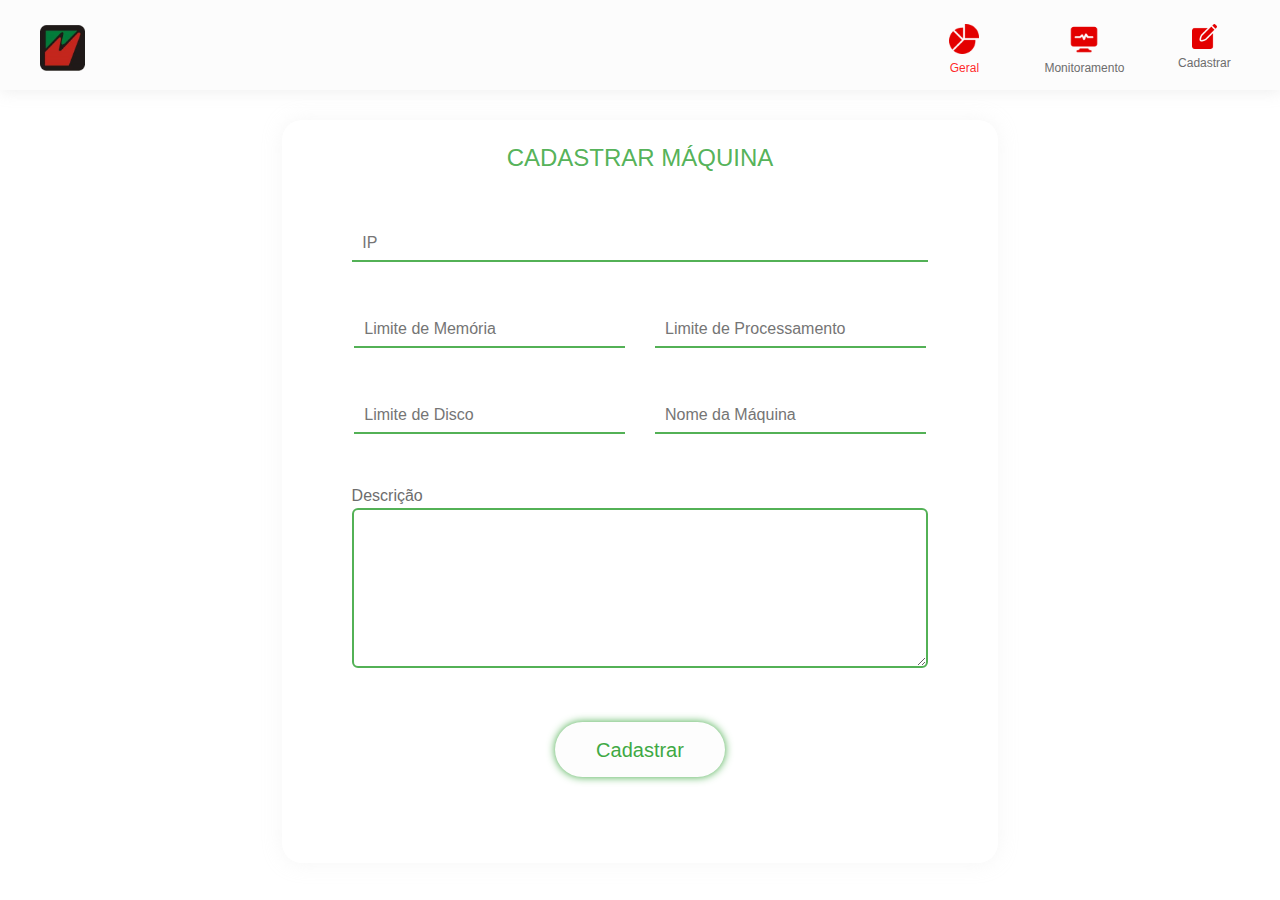
==== MachineMonitorStatus/src/main/webapp/cadastrar.html @ d87b59be "small changes" ====
<!DOCTYPE html>
<html>
<head>
    <meta charset="utf-8">
    <title>Machine Monitor Status</title>
    <link rel="stylesheet" href="css/StyleCadastrar.css" type="text/css" >
</head>
<body>
    <div id="principal"><!-- Início Principal-->
        <div id="header_container"><!-- Início Header-->
               <a href="http://www.midiavox.com.br/" class="logo"><img src="imagens/midiavoxlogo.png" width="45px"></a>

            <div id = "navegacao">
                <ul >
                    <li>
                        <a href="index.html" style="margin-right: 50px; color: rgba(255, 11, 11, 0.9);"> <img src="imagens/geral.png" width="30px"> Geral
                        </a>
                    </li>
                    <li>
                        <a href="index.html" style="margin-right: 50px; width: 80px;"> <img src="imagens/monitoring.png" width="30px"> Monitoramento
                        </a>
                    </li>
                    <li>
                        <a href="index.html"> <img src="imagens/editing.png" width="25px"> Cadastrar
                        </a>
                    </li>
                </ul>
            </div>
        </div><!-- Fim Header-->

        <div id="cadastro_container">
        	<h1>Cadastrar Máquina</h1>
        	<div id="dataInputs"> 
        		<input type="text" name="IP" style="width: 85%;" placeholder="IP">
        		<input type="text" name="limite-de-memoria" class="machine_data" placeholder="Limite de Memória">
        		<input type="text" name="limite-de-processamento" class="machine_data" placeholder="Limite de Processamento">
        		<input type="text" name="limite-de-disco" class="machine_data" placeholder="Limite de Disco">
        		<input type="text" name="nome-da-maquina" class="machine_data" placeholder="Nome da Máquina">
        		<div id="descriptionBox">
        			<h2>Descrição</h2>
        			<textarea id="descricao"></textarea>
        		</div>
        		<button id="btnCadastrar">Cadastrar</button>
        		
        	</div>
        </div>
    </div><!-- Fim Principal-->
</body>
</html>
---- MachineMonitorStatus/src/main/webapp/css/StyleCadastrar.css ----
*{
    box-sizing:border-box;
    margin:0;
    padding:0;
}
body{
	font-family: 'Poppins', sans-serif;
	background: #FFF;
}

ul{
	padding: 0;
	list-style: none;
	
}

#principal {
	width: 100%;
	min-width: 1000px;
}

#navegacao{
	position: flex;
}

#navegacao ul{
	position: relative;
	float: right;
	width: 27%;
	height: 97px;
}

#navegacao ul li{
	float: left;
}

#navegacao ul a{
	width: 60px;
	font-size: 12px;
	line-height: 18px;
	text-align: center;
	display: block;
	text-decoration: none;
	color: #6D6D6D;
	padding-top: 2em;
}

#header_container{
	width: 100%;
	height: 90px;
	background: #FCFCFC;
	box-shadow: 1px 1px 15px rgba(183, 183, 183, 0.25);
	border-radius: 0px;
}

#cadastro_container{
	margin: 30px auto;
	max-width: 800px;
	width: 56%;
	height: 743px;
	background: #FFFFFF;
	box-shadow: 0px 0px 20px rgba(221, 221, 221, 0.25);
	border-radius: 20px;
	justify-content: center;
	padding: 20px;
	}
#cadastro_container h1{
	text-align: center;
	font-style: normal;
	font-weight: 400;
	font-size: 24px;
	line-height: 36px;
	text-align: center;
	text-transform: uppercase;

	color: rgba(64, 169, 68, 0.9);
}

#dataInputs{
	margin: 50px auto;
	width: 100%;
	display: flex;
	flex-wrap: wrap;
	gap: 50px 30px;
	justify-content: center;
}
#dataInputs input{
	padding: 5px 10px;
	border: none;
	background: transparent;
	outline: none;
	border-bottom: 2px solid rgba(64, 169, 68, 0.9);
	font-weight: 500;
	font-size: 16px;
	line-height: 24px;
	color: #6D6D6D;
}

#descriptionBox{
	padding: 0 50px;
	width: 100%;
	justify-content: center;
}

#descriptionBox h2{
	font-weight: 500;
	font-size: 16px;
	line-height: 24px;
	color: #6D6D6D;
}

#descricao{
	padding: 5px;
	background: transparent;
	outline: none;
	border: 2px solid rgba(64, 169, 68, 0.9);
	border-radius: 6px;
	width: 100%;
	height: 160px;
}

#btnCadastrar{
	width: 25%;
	height: 55px;
	background: #FDFDFD;
	box-shadow: 0px 0px 8px;
	border: rgba(64, 169, 68, 0.25);
	border-radius: 100px;
	font-weight: 500;
	font-size: 20px;
	line-height: 30px;
	text-align: center;
	color: #40A944;
}

.machine_data{
	width: 40%;
}

.logo{
	position: absolute;
	width: 65px;
	height: 66.68px;
	left: 40px;
	top: 25px;
	border-radius: 10px;
}
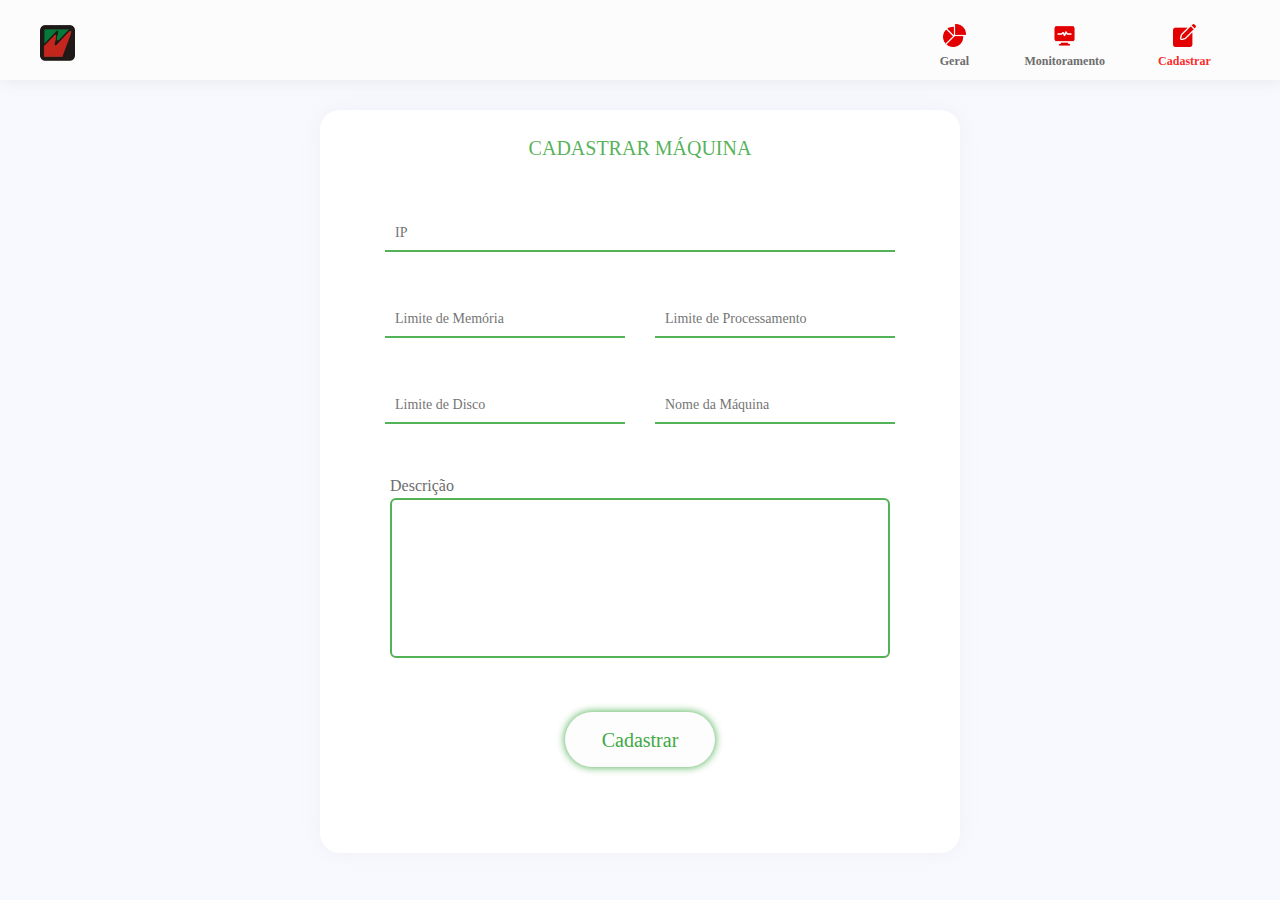
==== commit 01a6596c: "design changes, pagination almost complete" ====
--- a/MachineMonitorStatus/src/main/webapp/cadastrar.html
+++ b/MachineMonitorStatus/src/main/webapp/cadastrar.html
@@ -4,24 +4,28 @@
     <meta charset="utf-8">
     <title>Machine Monitor Status</title>
     <link rel="stylesheet" href="css/StyleCadastrar.css" type="text/css" >
+    <link rel="preconnect" href="https://fonts.googleapis.com">
+    <link rel="preconnect" href="https://fonts.gstatic.com" crossorigin>
+    <link href="https://fonts.googleapis.com/css2?family=Roboto:wght@400;500;700&display=swap" rel="stylesheet">
+</head>
 </head>
 <body>
     <div id="principal"><!-- Início Principal-->
         <div id="header_container"><!-- Início Header-->
-               <a href="http://www.midiavox.com.br/" class="logo"><img src="imagens/midiavoxlogo.png" width="45px"></a>
+               <a href="http://www.midiavox.com.br/" class="logo"><img src="imagens/midiavoxlogo.png" width="35px"></a>
 
             <div id = "navegacao">
                 <ul >
                     <li>
-                        <a href="index.html" style="margin-right: 50px; color: rgba(255, 11, 11, 0.9);"> <img src="imagens/geral.png" width="30px"> Geral
+                        <a href="index.html" style="margin-right: 50px; width: 40px;"> <img src="imagens/geral.png" width="23px"> Geral
                         </a>
                     </li>
                     <li>
-                        <a href="index.html" style="margin-right: 50px; width: 80px;"> <img src="imagens/monitoring.png" width="30px"> Monitoramento
+                        <a href="index.html" style="margin-right: 50px; width: 80px;"> <img src="imagens/monitoring.png" width="23px"> Monitoramento
                         </a>
                     </li>
                     <li>
-                        <a href="index.html"> <img src="imagens/editing.png" width="25px"> Cadastrar
+                        <a href="index.html" style="color: rgba(255, 11, 11, 0.9);"> <img src="imagens/editing.png" width="23px"> Cadastrar
                         </a>
                     </li>
                 </ul>
--- a/MachineMonitorStatus/src/main/webapp/css/StyleCadastrar.css
+++ b/MachineMonitorStatus/src/main/webapp/css/StyleCadastrar.css
@@ -4,14 +4,18 @@
     padding:0;
 }
 body{
-	font-family: 'Poppins', sans-serif;
-	background: #FFF;
+	font-family: 'Poppins';
+	background: #F8F8FF;
 }
 
 ul{
 	padding: 0;
 	list-style: none;
 	
+}
+
+textarea{
+	resize: none;
 }
 
 #principal {
@@ -36,6 +40,7 @@
 
 #navegacao ul a{
 	width: 60px;
+	font-weight: 600;
 	font-size: 12px;
 	line-height: 18px;
 	text-align: center;
@@ -47,7 +52,7 @@
 
 #header_container{
 	width: 100%;
-	height: 90px;
+	height: 80px;
 	background: #FCFCFC;
 	box-shadow: 1px 1px 15px rgba(183, 183, 183, 0.25);
 	border-radius: 0px;
@@ -56,7 +61,7 @@
 #cadastro_container{
 	margin: 30px auto;
 	max-width: 800px;
-	width: 56%;
+	width: 50%;
 	height: 743px;
 	background: #FFFFFF;
 	box-shadow: 0px 0px 20px rgba(221, 221, 221, 0.25);
@@ -66,9 +71,10 @@
 	}
 #cadastro_container h1{
 	text-align: center;
+	font-family: 'Poppins';
 	font-style: normal;
 	font-weight: 400;
-	font-size: 24px;
+	font-size: 20px;
 	line-height: 36px;
 	text-align: center;
 	text-transform: uppercase;
@@ -90,8 +96,9 @@
 	background: transparent;
 	outline: none;
 	border-bottom: 2px solid rgba(64, 169, 68, 0.9);
+	font-family: 'Poppins';
 	font-weight: 500;
-	font-size: 16px;
+	font-size: 14px;
 	line-height: 24px;
 	color: #6D6D6D;
 }
@@ -126,6 +133,7 @@
 	box-shadow: 0px 0px 8px;
 	border: rgba(64, 169, 68, 0.25);
 	border-radius: 100px;
+	font-family: 'Poppins';
 	font-weight: 500;
 	font-size: 20px;
 	line-height: 30px;
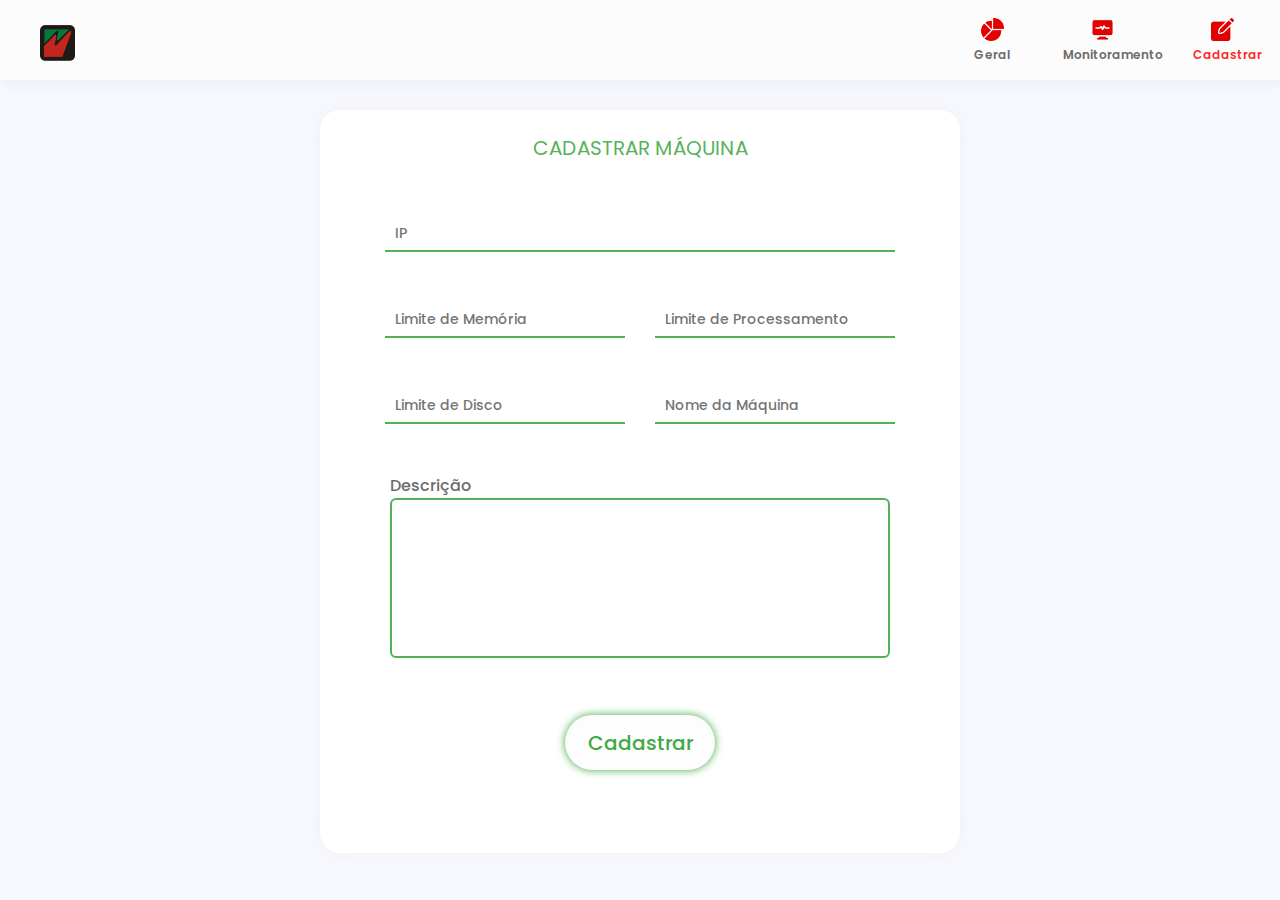
==== commit c212b8e6: "small changes" ====
--- a/MachineMonitorStatus/src/main/webapp/cadastrar.html
+++ b/MachineMonitorStatus/src/main/webapp/cadastrar.html
@@ -6,7 +6,9 @@
     <link rel="stylesheet" href="css/StyleCadastrar.css" type="text/css" >
     <link rel="preconnect" href="https://fonts.googleapis.com">
     <link rel="preconnect" href="https://fonts.gstatic.com" crossorigin>
-    <link href="https://fonts.googleapis.com/css2?family=Roboto:wght@400;500;700&display=swap" rel="stylesheet">
+    <link rel="preconnect" href="https://fonts.googleapis.com">
+    <link rel="preconnect" href="https://fonts.gstatic.com" crossorigin>
+    <link href="https://fonts.googleapis.com/css2?family=Poppins:wght@300;400;500;600;700&display=swap" rel="stylesheet">
 </head>
 </head>
 <body>
@@ -35,19 +37,21 @@
         <div id="cadastro_container">
         	<h1>Cadastrar Máquina</h1>
         	<div id="dataInputs"> 
-        		<input type="text" name="IP" style="width: 85%;" placeholder="IP">
-        		<input type="text" name="limite-de-memoria" class="machine_data" placeholder="Limite de Memória">
-        		<input type="text" name="limite-de-processamento" class="machine_data" placeholder="Limite de Processamento">
-        		<input type="text" name="limite-de-disco" class="machine_data" placeholder="Limite de Disco">
-        		<input type="text" name="nome-da-maquina" class="machine_data" placeholder="Nome da Máquina">
+        		<input type="text" name="IP" style="width: 85%;" placeholder="IP" id="ip">
+        		<input type="text" name="limite-de-memoria" class="machine_data" placeholder="Limite de Memória" id="limitMemory">
+        		<input type="text" name="limite-de-processamento" class="machine_data" placeholder="Limite de Processamento" id="limitProcessing">
+        		<input type="text" name="limite-de-disco" class="machine_data" placeholder="Limite de Disco" id="limitDisk">
+        		<input type="text" name="nome-da-maquina" class="machine_data" placeholder="Nome da Máquina" id="name">
         		<div id="descriptionBox">
         			<h2>Descrição</h2>
-        			<textarea id="descricao"></textarea>
+        			<textarea id="description"></textarea>
         		</div>
         		<button id="btnCadastrar">Cadastrar</button>
         		
         	</div>
         </div>
     </div><!-- Fim Principal-->
+
+    <script src="Script/scriptCadastrar.js"></script>
 </body>
 </html>--- a/MachineMonitorStatus/src/main/webapp/css/StyleCadastrar.css
+++ b/MachineMonitorStatus/src/main/webapp/css/StyleCadastrar.css
@@ -30,8 +30,8 @@
 #navegacao ul{
 	position: relative;
 	float: right;
-	width: 27%;
-	height: 97px;
+	width: 24%;
+	height: 80px;
 }
 
 #navegacao ul li{
@@ -47,7 +47,7 @@
 	display: block;
 	text-decoration: none;
 	color: #6D6D6D;
-	padding-top: 2em;
+	padding-top: 1.5em;
 }
 
 #header_container{
@@ -116,7 +116,7 @@
 	color: #6D6D6D;
 }
 
-#descricao{
+#description{
 	padding: 5px;
 	background: transparent;
 	outline: none;
@@ -139,8 +139,15 @@
 	line-height: 30px;
 	text-align: center;
 	color: #40A944;
+	cursor: pointer;
+}
+#btnCadastrar:hover {
+	border: 3px solid rgba(64, 169, 68, 0.25);
 }
 
+#btnCadastrar:active {
+	margin-top: 3px;
+}
 .machine_data{
 	width: 40%;
 }
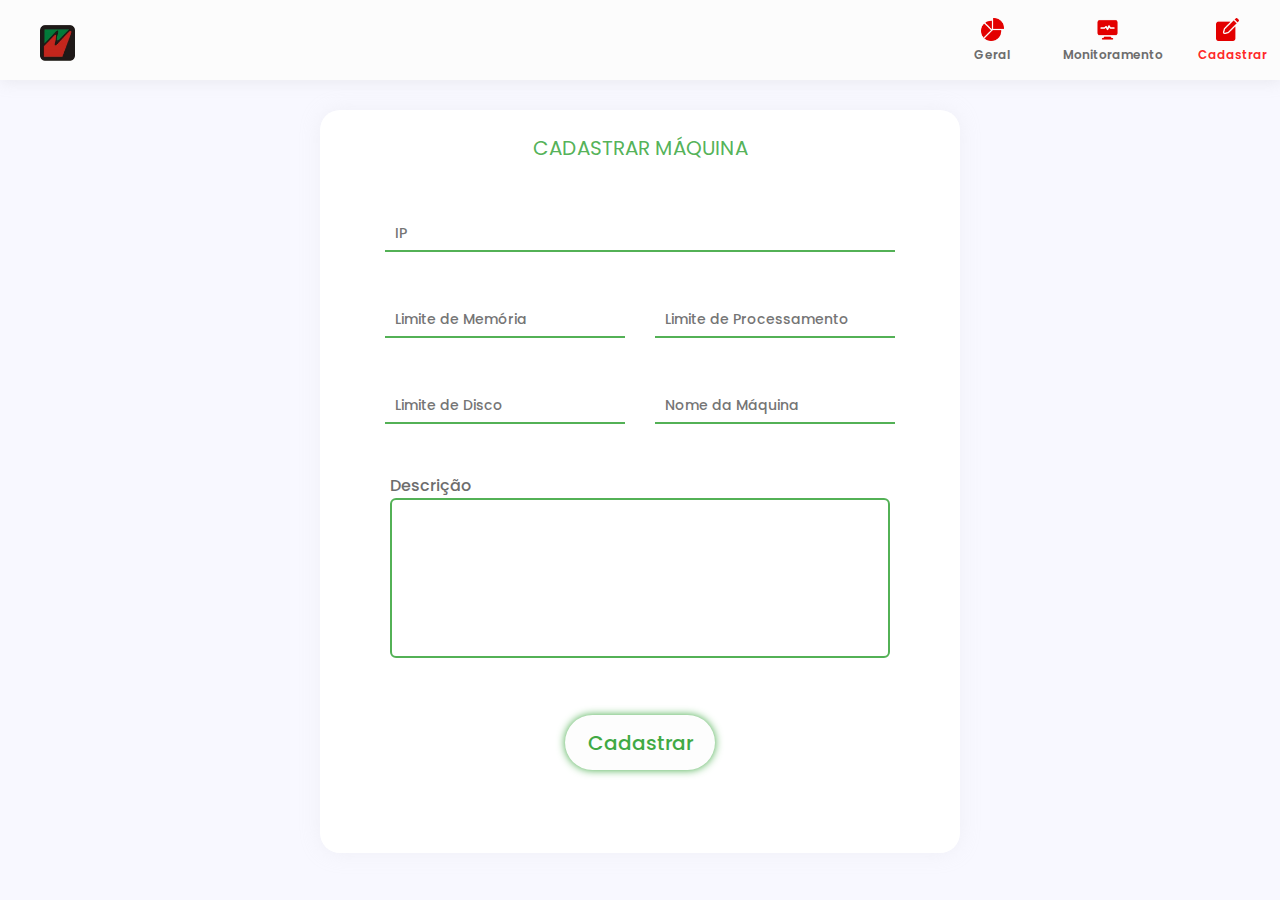
==== commit 4e65b852: "design changes" ====
--- a/MachineMonitorStatus/src/main/webapp/cadastrar.html
+++ b/MachineMonitorStatus/src/main/webapp/cadastrar.html
@@ -23,7 +23,7 @@
                         </a>
                     </li>
                     <li>
-                        <a href="index.html" style="margin-right: 50px; width: 80px;"> <img src="imagens/monitoring.png" width="23px"> Monitoramento
+                        <a href="MonitorGeral.html" style="margin-right: 45px; width: 90px;"> <img src="imagens/monitoring.png" width="23px"> Monitoramento
                         </a>
                     </li>
                     <li>
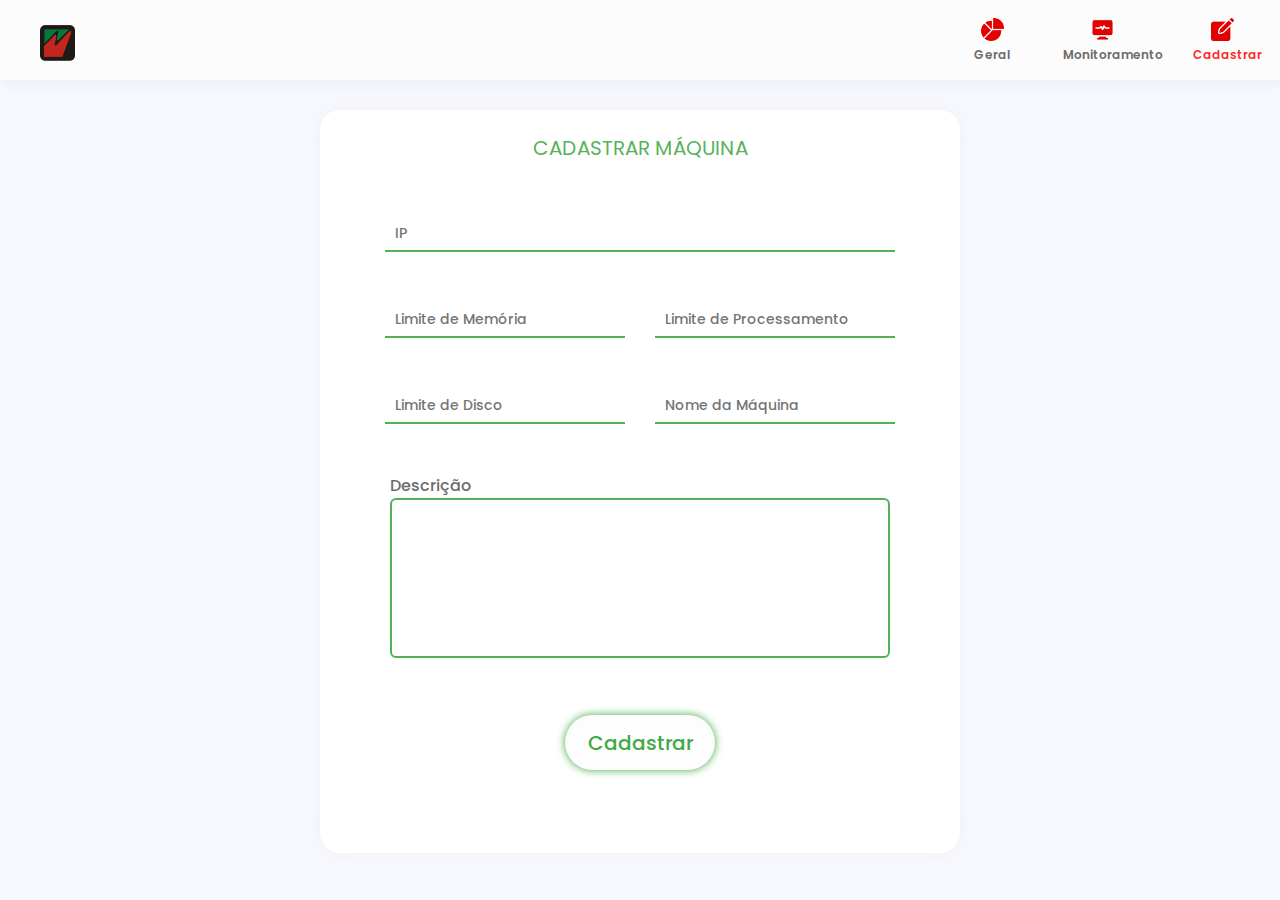
==== commit cf56297e: "Revert "design changes"" ====
--- a/MachineMonitorStatus/src/main/webapp/cadastrar.html
+++ b/MachineMonitorStatus/src/main/webapp/cadastrar.html
@@ -23,7 +23,7 @@
                         </a>
                     </li>
                     <li>
-                        <a href="MonitorGeral.html" style="margin-right: 45px; width: 90px;"> <img src="imagens/monitoring.png" width="23px"> Monitoramento
+                        <a href="index.html" style="margin-right: 50px; width: 80px;"> <img src="imagens/monitoring.png" width="23px"> Monitoramento
                         </a>
                     </li>
                     <li>
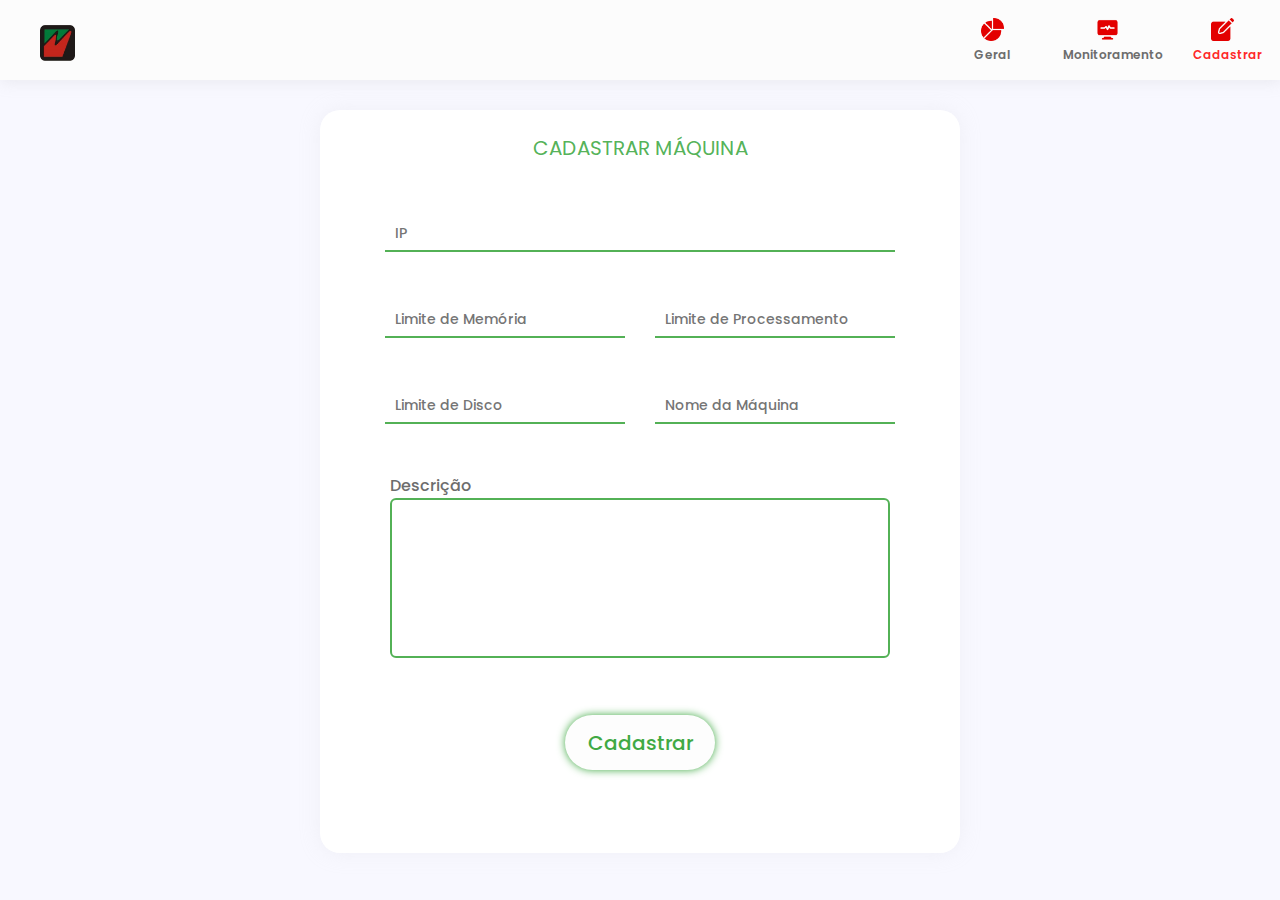
==== commit cda74d95: "commit final?" ====
--- a/MachineMonitorStatus/src/main/webapp/cadastrar.html
+++ b/MachineMonitorStatus/src/main/webapp/cadastrar.html
@@ -23,7 +23,7 @@
                         </a>
                     </li>
                     <li>
-                        <a href="index.html" style="margin-right: 50px; width: 80px;"> <img src="imagens/monitoring.png" width="23px"> Monitoramento
+                        <a href="MonitorGeral.html" style="margin-right: 40px; width: 90px;"> <img src="imagens/monitoring.png" width="23px"> Monitoramento
                         </a>
                     </li>
                     <li>
